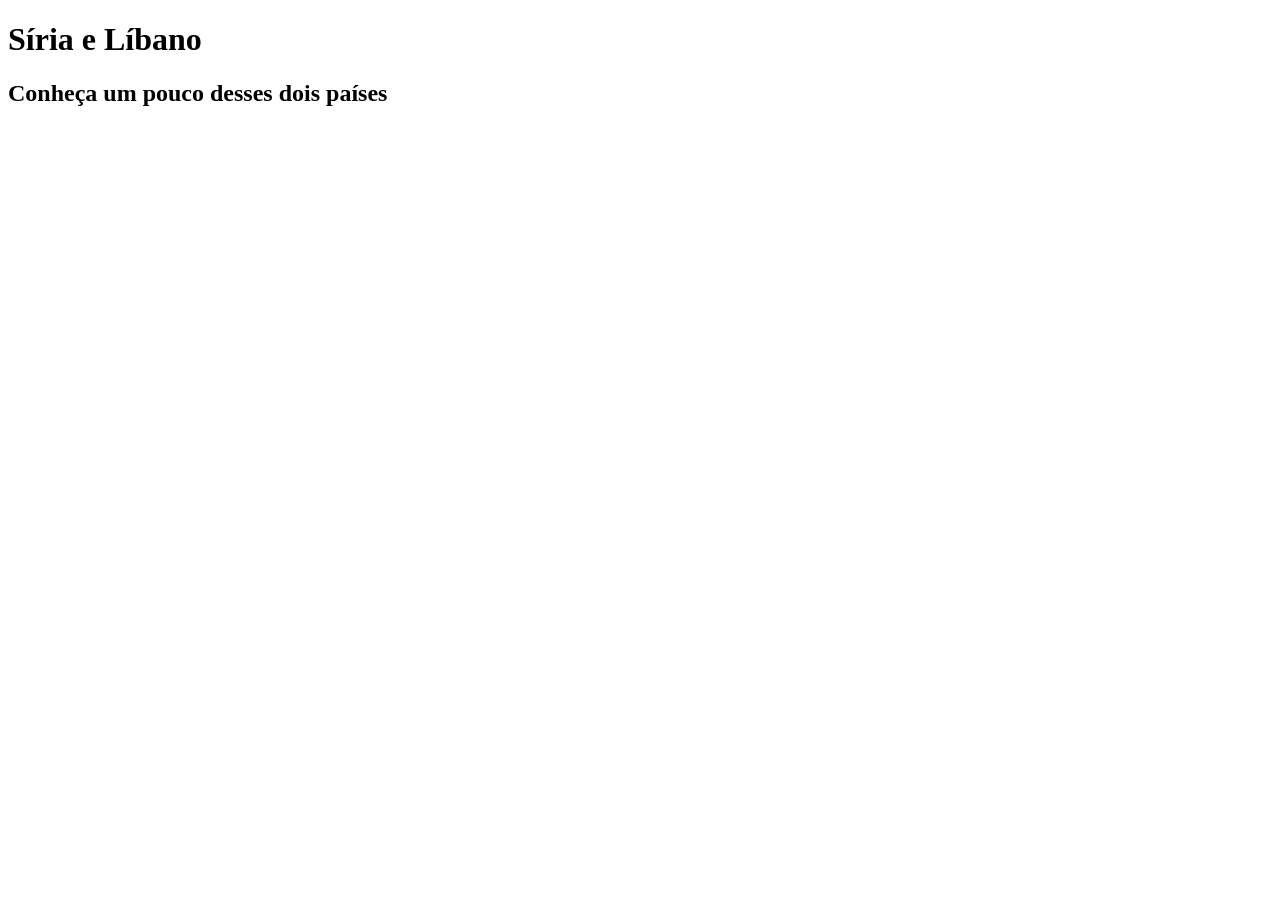
==== index.html @ 61902d38 "criação das páginas base" ====
<!DOCTYPE html>
<html lang="pt-br">
<head>
    <meta charset="UTF-8">
    <meta name="viewport" content="width=device-width, initial-scale=1.0">
    <title>Cultura Sírio-Libanesa</title>
</head>
<header>
    <h1>
        Síria e Líbano
    </h1>
    <h2>
        Conheça um pouco desses dois países 
    </h2>
</header>

<body>
    
</body>
</html>
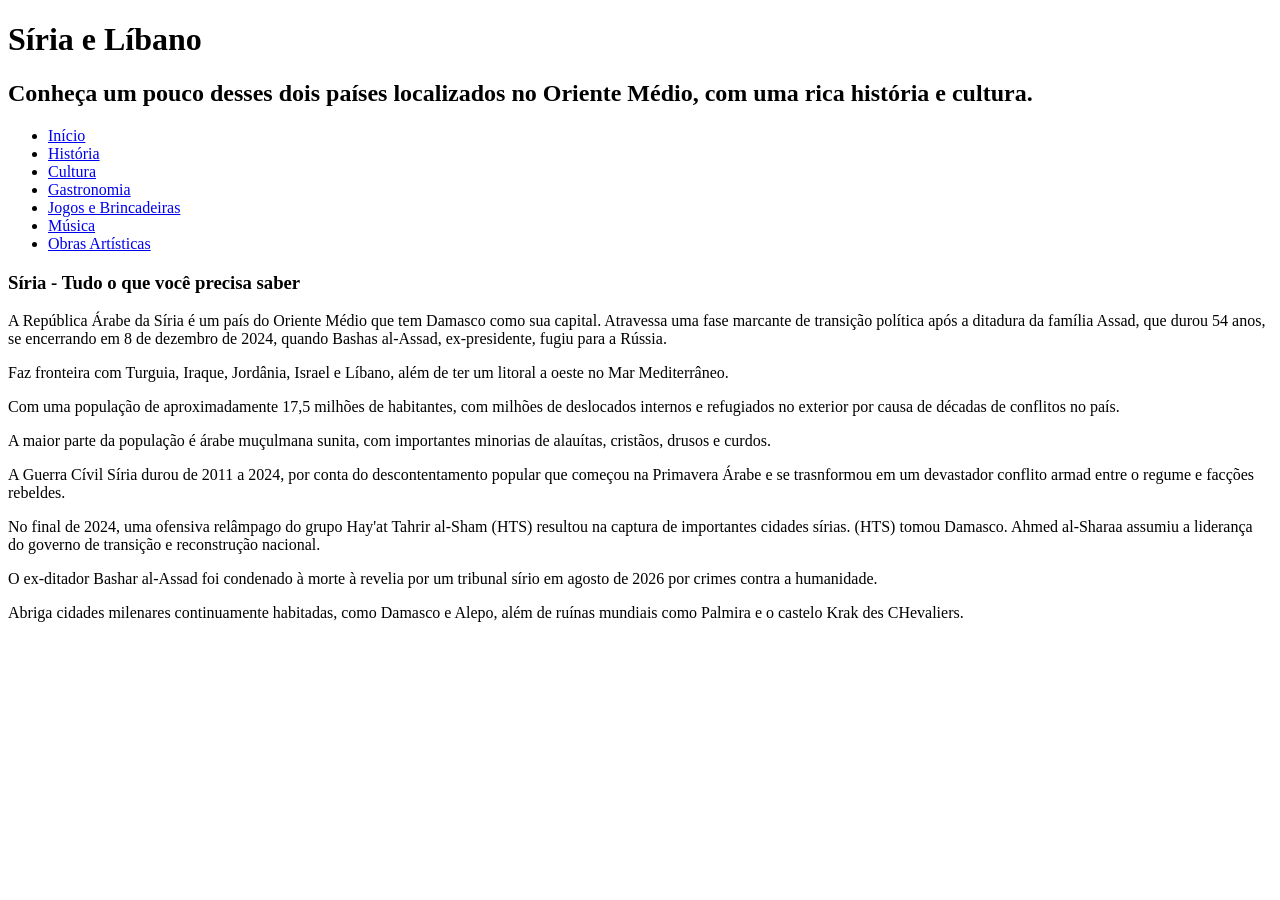
==== commit 933847c3: "inicio da estrutura do site" ====
--- a/index.html
+++ b/index.html
@@ -1,20 +1,55 @@
-<!DOCTYPE html>
-<html lang="pt-br">
-<head>
-    <meta charset="UTF-8">
-    <meta name="viewport" content="width=device-width, initial-scale=1.0">
-    <title>Cultura Sírio-Libanesa</title>
-</head>
-<header>
-    <h1>
-        Síria e Líbano
-    </h1>
-    <h2>
-        Conheça um pouco desses dois países 
-    </h2>
-</header>
-
-<body>
-    
-</body>
+<!DOCTYPE html>
+<html lang="pt-br">
+<head>
+    <meta charset="UTF-8">
+    <meta name="viewport" content="width=device-width, initial-scale=1.0">
+    <link rel="stylesheet" href="style.css">
+    <title>Cultura Sírio-Libanesa</title>
+</head>
+<header>
+    <h1>
+        Síria e Líbano
+    </h1>
+    <h2>
+        Conheça um pouco desses dois países localizados no Oriente Médio, com uma rica história e cultura.
+    </h2>
+</header>
+
+<nav>
+    <ul>
+        <li><a href="index.html">Início</a></li>
+        <li><a href="historia.html">História</a></li>
+        <li><a href="cultura.html">Cultura</a></li>
+        <li><a href="gastronomia.html">Gastronomia</a></li>
+        <li><a href="jogos.brincadeiras.html">Jogos e Brincadeiras</a></li>
+        <li><a href="musica.html">Música</a></li>
+        <li><a href="obras.artisticas.html">Obras Artísticas</a></li>
+    </ul>
+<body>
+    <section class="siria">
+        <h1>Síria - Tudo o que você precisa saber</h1>
+        
+        <section class="basico">
+            <p> A República Árabe da Síria é um país do Oriente Médio que tem Damasco como sua capital. Atravessa uma fase marcante de transição política após a ditadura da família Assad, que durou 54 anos, se encerrando em 8 de dezembro de 2024, quando Bashas al-Assad, ex-presidente, fugiu para a Rússia.</p>
+        </section>
+        
+        <section class="geografia">
+            <p> Faz fronteira com Turguia, Iraque, Jordânia, Israel e Líbano, além de ter um litoral a oeste no Mar Mediterrâneo.</p>
+            <P> Com uma população de aproximadamente 17,5 milhões de habitantes, com milhões de deslocados internos e refugiados no exterior por causa de décadas de conflitos no país.</P>
+            <p> A maior parte da população é árabe muçulmana sunita, com importantes minorias de alauítas, cristãos, drusos e curdos.</p>
+        </section>
+
+        <section class="politica">
+            <p> A Guerra Cívil Síria durou de 2011 a 2024, por conta do descontentamento popular que começou na Primavera Árabe e se trasnformou em um devastador conflito armad entre o regume e facções rebeldes.</p>
+            <p>No final de 2024, uma ofensiva relâmpago do grupo Hay'at Tahrir al-Sham (HTS) resultou na captura de importantes cidades sírias. (HTS) tomou Damasco. Ahmed al-Sharaa assumiu a liderança do governo de transição e reconstrução nacional.</p>
+            <p> O ex-ditador Bashar al-Assad foi condenado à morte à revelia por um tribunal sírio em agosto de 2026 por crimes contra a humanidade.</p>
+        </section>
+
+        <section class="cultura">
+            <p> Abriga cidades milenares continuamente habitadas, como Damasco e Alepo, além de ruínas mundiais como Palmira e o castelo Krak des CHevaliers.</p>
+        </section>
+    </section>
+        
+    
+</body>
 </html>
--- a/style.css
+++ b/style.css
@@ -0,0 +1,14 @@
+<<<<<<< HEAD
+:root {
+    --verde: #007A3D;
+    --vermelho: #ce1126;
+    --preto: #000000;
+    --amarelo: #fff600;
+=======
+:root {
+    --verde: #007A3D;
+    --vermelho: #ce1126;
+    --preto: #000000;
+    --amarelo: #fff600;
+>>>>>>> 61902d388c684458a185419c3ed117d8cefd4bdb
+}
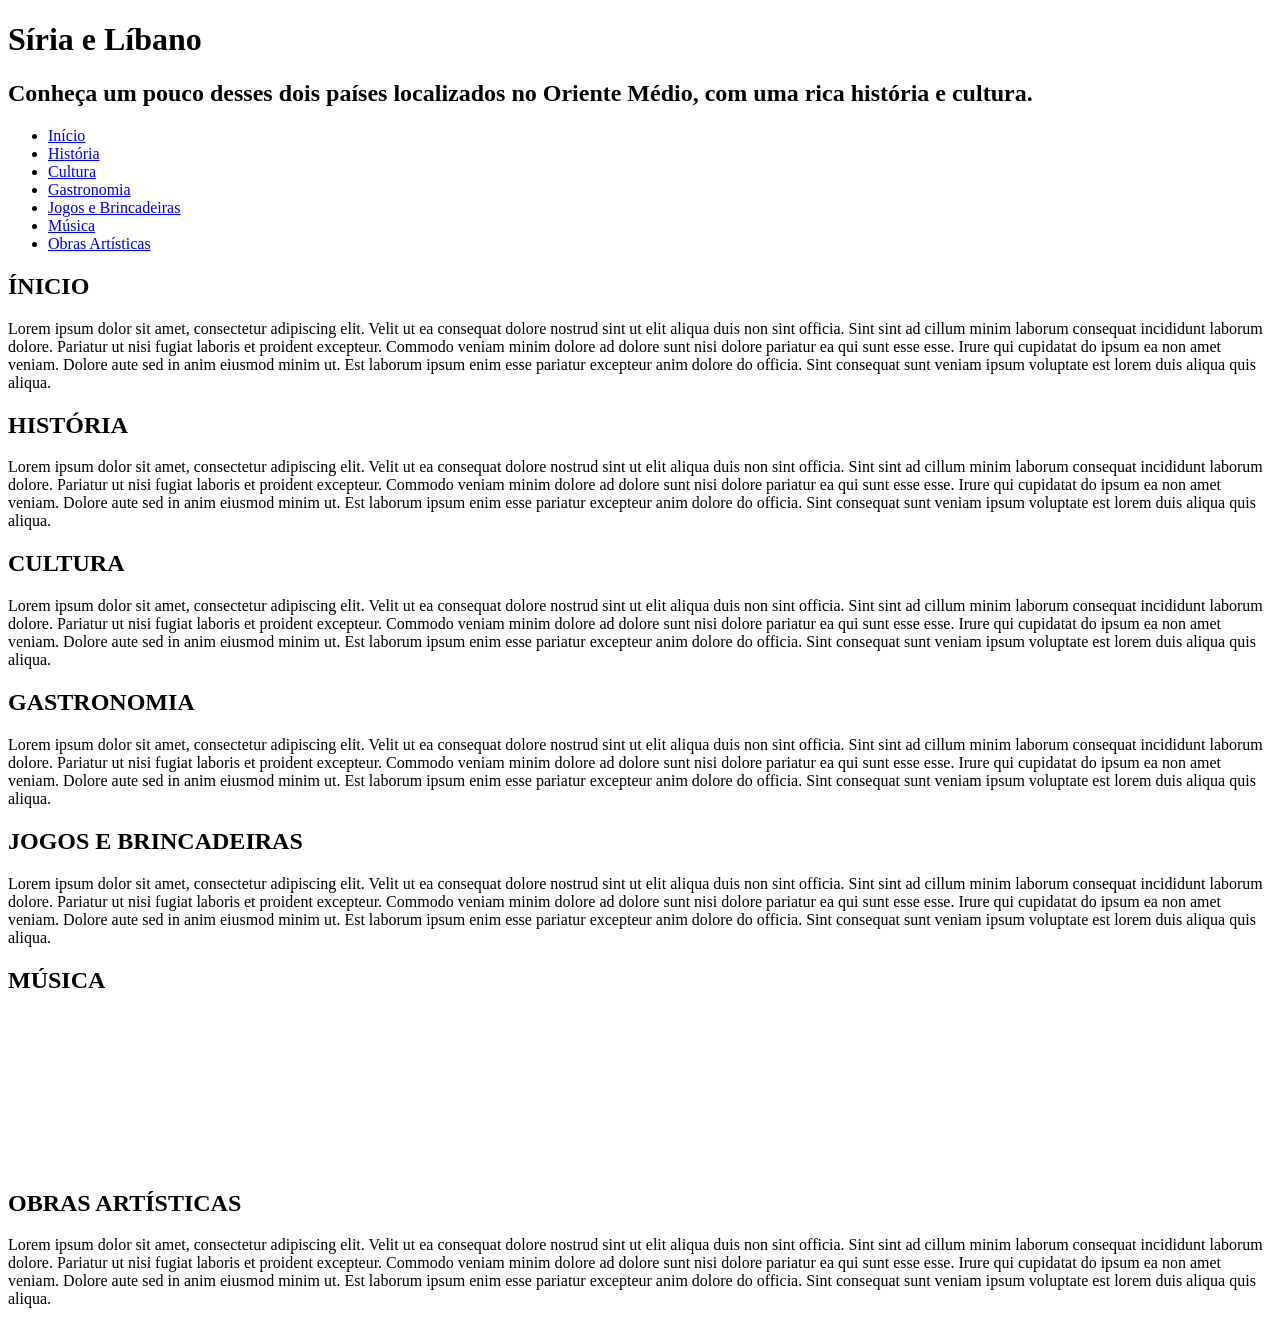
==== commit 4f504c9b: "ESTRUTURA COM LOREM IPSUM" ====
--- a/index.html
+++ b/index.html
@@ -17,38 +17,97 @@
 
 <nav>
     <ul>
-        <li><a href="index.html">Início</a></li>
-        <li><a href="historia.html">História</a></li>
-        <li><a href="cultura.html">Cultura</a></li>
-        <li><a href="gastronomia.html">Gastronomia</a></li>
-        <li><a href="jogos.brincadeiras.html">Jogos e Brincadeiras</a></li>
-        <li><a href="musica.html">Música</a></li>
-        <li><a href="obras.artisticas.html">Obras Artísticas</a></li>
+        <li><a href="#inicio">Início</a></li>
+        <li><a href="#historia">História</a></li>
+        <li><a href="#cultura">Cultura</a></li>
+        <li><a href="#gastronomia">Gastronomia</a></li>
+        <li><a href="#jogos.brincadeiras">Jogos e Brincadeiras</a></li>
+        <li><a href="#musica">Música</a></li>
+        <li><a href="#obras.artisticas">Obras Artísticas</a></li>
     </ul>
 <body>
-    <section class="siria">
-        <h1>Síria - Tudo o que você precisa saber</h1>
+    <main>
+
+        <section id="inicio">
+
+            <h2>ÍNICIO</h2>
+            <p>
+                Lorem ipsum dolor sit amet, consectetur adipiscing elit. Velit ut ea consequat dolore nostrud sint ut elit aliqua duis non sint officia. Sint sint ad cillum minim laborum consequat incididunt laborum dolore.
+
+Pariatur ut nisi fugiat laboris et proident excepteur. Commodo veniam minim dolore ad dolore sunt nisi dolore pariatur ea qui sunt esse esse. Irure qui cupidatat do ipsum ea non amet veniam.
+
+Dolore aute sed in anim eiusmod minim ut. Est laborum ipsum enim esse pariatur excepteur anim dolore do officia. Sint consequat sunt veniam ipsum voluptate est lorem duis aliqua quis aliqua.
+
+
+            </p>
+
+        </section>
+
+        <section id="historia">
+            <h2>HISTÓRIA</h2>
+            <p>Lorem ipsum dolor sit amet, consectetur adipiscing elit. Velit ut ea consequat dolore nostrud sint ut elit aliqua duis non sint officia. Sint sint ad cillum minim laborum consequat incididunt laborum dolore.
+
+Pariatur ut nisi fugiat laboris et proident excepteur. Commodo veniam minim dolore ad dolore sunt nisi dolore pariatur ea qui sunt esse esse. Irure qui cupidatat do ipsum ea non amet veniam.
+
+Dolore aute sed in anim eiusmod minim ut. Est laborum ipsum enim esse pariatur excepteur anim dolore do officia. Sint consequat sunt veniam ipsum voluptate est lorem duis aliqua quis aliqua.
+
+</p>
+
+        </section>
+
+        <section id="cultura">
+            <H2> CULTURA </H2>
+
+            <p>Lorem ipsum dolor sit amet, consectetur adipiscing elit. Velit ut ea consequat dolore nostrud sint ut elit aliqua duis non sint officia. Sint sint ad cillum minim laborum consequat incididunt laborum dolore.
+
+Pariatur ut nisi fugiat laboris et proident excepteur. Commodo veniam minim dolore ad dolore sunt nisi dolore pariatur ea qui sunt esse esse. Irure qui cupidatat do ipsum ea non amet veniam.
+
+Dolore aute sed in anim eiusmod minim ut. Est laborum ipsum enim esse pariatur excepteur anim dolore do officia. Sint consequat sunt veniam ipsum voluptate est lorem duis aliqua quis aliqua.
+            </p>
+            
+        </section>
+
         
-        <section class="basico">
-            <p> A República Árabe da Síria é um país do Oriente Médio que tem Damasco como sua capital. Atravessa uma fase marcante de transição política após a ditadura da família Assad, que durou 54 anos, se encerrando em 8 de dezembro de 2024, quando Bashas al-Assad, ex-presidente, fugiu para a Rússia.</p>
+        <section id="gastronomia">
+        <H2> GASTRONOMIA </H2>
+
+        <p>Lorem ipsum dolor sit amet, consectetur adipiscing elit. Velit ut ea consequat dolore nostrud sint ut elit aliqua duis non sint officia. Sint sint ad cillum minim laborum consequat incididunt laborum dolore.
+
+Pariatur ut nisi fugiat laboris et proident excepteur. Commodo veniam minim dolore ad dolore sunt nisi dolore pariatur ea qui sunt esse esse. Irure qui cupidatat do ipsum ea non amet veniam.
+
+Dolore aute sed in anim eiusmod minim ut. Est laborum ipsum enim esse pariatur excepteur anim dolore do officia. Sint consequat sunt veniam ipsum voluptate est lorem duis aliqua quis aliqua.
+            </p>
+            
+        </section>
+
+        <section id="jogos.brincadeiras">
+        <H2> JOGOS E BRINCADEIRAS </H2>
+
+            <p>Lorem ipsum dolor sit amet, consectetur adipiscing elit. Velit ut ea consequat dolore nostrud sint ut elit aliqua duis non sint officia. Sint sint ad cillum minim laborum consequat incididunt laborum dolore.
+
+Pariatur ut nisi fugiat laboris et proident excepteur. Commodo veniam minim dolore ad dolore sunt nisi dolore pariatur ea qui sunt esse esse. Irure qui cupidatat do ipsum ea non amet veniam.
+
+Dolore aute sed in anim eiusmod minim ut. Est laborum ipsum enim esse pariatur excepteur anim dolore do officia. Sint consequat sunt veniam ipsum voluptate est lorem duis aliqua quis aliqua.
+            </p>
         </section>
         
-        <section class="geografia">
-            <p> Faz fronteira com Turguia, Iraque, Jordânia, Israel e Líbano, além de ter um litoral a oeste no Mar Mediterrâneo.</p>
-            <P> Com uma população de aproximadamente 17,5 milhões de habitantes, com milhões de deslocados internos e refugiados no exterior por causa de décadas de conflitos no país.</P>
-            <p> A maior parte da população é árabe muçulmana sunita, com importantes minorias de alauítas, cristãos, drusos e curdos.</p>
+        <section id="musica">
+            <h2> MÚSICA </h2>
+            <iframe data-testid="embed-iframe" style="border-radius:12px" src="https://open.spotify.com/embed/track/0uxTfF35vomzEtb7sHlP1N?utm_source=generator&theme=0&si=b0ab7b90d52c4dc5" width="100%" height="152" frameBorder="0" allowfullscreen="" allow="autoplay; clipboard-write; encrypted-media; fullscreen; picture-in-picture" loading="lazy"></iframe>
         </section>
 
-        <section class="politica">
-            <p> A Guerra Cívil Síria durou de 2011 a 2024, por conta do descontentamento popular que começou na Primavera Árabe e se trasnformou em um devastador conflito armad entre o regume e facções rebeldes.</p>
-            <p>No final de 2024, uma ofensiva relâmpago do grupo Hay'at Tahrir al-Sham (HTS) resultou na captura de importantes cidades sírias. (HTS) tomou Damasco. Ahmed al-Sharaa assumiu a liderança do governo de transição e reconstrução nacional.</p>
-            <p> O ex-ditador Bashar al-Assad foi condenado à morte à revelia por um tribunal sírio em agosto de 2026 por crimes contra a humanidade.</p>
+        <section id="obras.artisticas">
+        <H2> OBRAS ARTÍSTICAS </H2>
+
+            <p>Lorem ipsum dolor sit amet, consectetur adipiscing elit. Velit ut ea consequat dolore nostrud sint ut elit aliqua duis non sint officia. Sint sint ad cillum minim laborum consequat incididunt laborum dolore.
+
+Pariatur ut nisi fugiat laboris et proident excepteur. Commodo veniam minim dolore ad dolore sunt nisi dolore pariatur ea qui sunt esse esse. Irure qui cupidatat do ipsum ea non amet veniam.
+
+Dolore aute sed in anim eiusmod minim ut. Est laborum ipsum enim esse pariatur excepteur anim dolore do officia. Sint consequat sunt veniam ipsum voluptate est lorem duis aliqua quis aliqua.
+            </p>
         </section>
-
-        <section class="cultura">
-            <p> Abriga cidades milenares continuamente habitadas, como Damasco e Alepo, além de ruínas mundiais como Palmira e o castelo Krak des CHevaliers.</p>
-        </section>
-    </section>
+        
+    </main>
         
     
 </body>
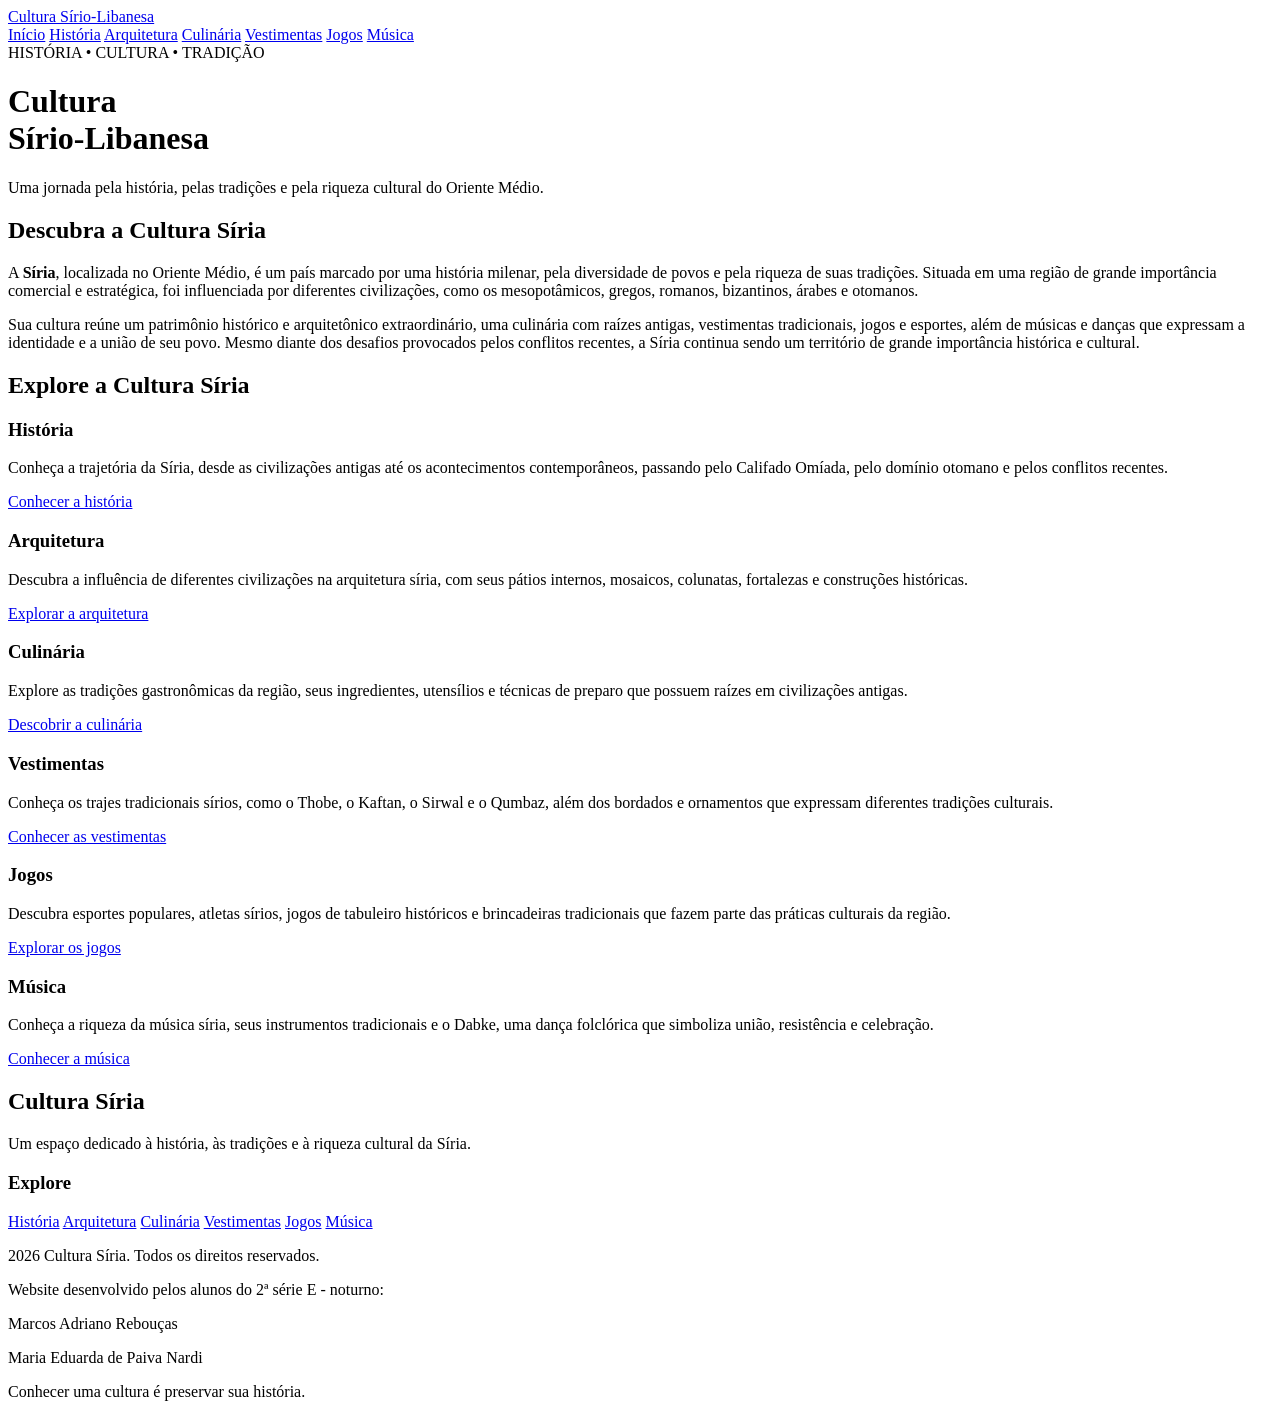
==== commit 6dbd745e: "Revamp header and footer structure in index.html" ====
--- a/index.html
+++ b/index.html
@@ -3,112 +3,160 @@
 <head>
     <meta charset="UTF-8">
     <meta name="viewport" content="width=device-width, initial-scale=1.0">
+    <title>Cultura Sírio-Libanesa | Histórias e Tradições</title>
     <link rel="stylesheet" href="style.css">
-    <title>Cultura Sírio-Libanesa</title>
 </head>
-<header>
-    <h1>
-        Síria e Líbano
-    </h1>
-    <h2>
-        Conheça um pouco desses dois países localizados no Oriente Médio, com uma rica história e cultura.
-    </h2>
+
+<body>
+   
+<header id="inicio" class="cabecalho">
+    <nav class="navegacao" aria-label="Navegação principal">
+        <a href="index.html" class="logo">Cultura Sírio-Libanesa</a>
+
+        <div class="menu">
+            <a href="index.html">Início</a>
+            <a href="historia.html">História</a>
+            <a href="arquitetura.html">Arquitetura</a>
+            <a href="culinaria.html">Culinária</a>
+            <a href="vestimentas.html">Vestimentas</a>
+            <a href="jogos.html">Jogos</a>
+            <a href="musica.html">Música</a>
+        </div>
+    </nav>
+
+    <div class="cabecalho-conteudo">
+        <span class="cabecalho-legenda">
+            HISTÓRIA • CULTURA • TRADIÇÃO
+        </span>
+
+        <h1>Cultura<br>Sírio-Libanesa</h1>
+
+        <p>
+            Uma jornada pela história, pelas tradições
+            e pela riqueza cultural do Oriente Médio.
+        </p>
+    </div>
 </header>
 
-<nav>
-    <ul>
-        <li><a href="#inicio">Início</a></li>
-        <li><a href="#historia">História</a></li>
-        <li><a href="#cultura">Cultura</a></li>
-        <li><a href="#gastronomia">Gastronomia</a></li>
-        <li><a href="#jogos.brincadeiras">Jogos e Brincadeiras</a></li>
-        <li><a href="#musica">Música</a></li>
-        <li><a href="#obras.artisticas">Obras Artísticas</a></li>
-    </ul>
-<body>
-    <main>
+<main class="inicio">
+    <section class="apresentacao">
+        <h1>Descubra a Cultura Síria</h1>
 
-        <section id="inicio">
+        <p>
+            A <strong>Síria</strong>, localizada no Oriente Médio, é um país
+            marcado por uma história milenar, pela diversidade de povos e
+            pela riqueza de suas tradições. Situada em uma região de grande
+            importância comercial e estratégica, foi influenciada por
+            diferentes civilizações, como os mesopotâmicos, gregos, romanos,
+            bizantinos, árabes e otomanos.
+        </p>
 
-            <h2>ÍNICIO</h2>
+        <p>
+            Sua cultura reúne um patrimônio histórico e arquitetônico
+            extraordinário, uma culinária com raízes antigas, vestimentas
+            tradicionais, jogos e esportes, além de músicas e danças que
+            expressam a identidade e a união de seu povo. Mesmo diante dos
+            desafios provocados pelos conflitos recentes, a Síria continua
+            sendo um território de grande importância histórica e cultural.
+        </p>
+    </section>
+
+    <section class="resumo-cultura">
+        <h2>Explore a Cultura Síria</h2>
+
+        <div class="tema">
+            <h3>História</h3>
             <p>
-                Lorem ipsum dolor sit amet, consectetur adipiscing elit. Velit ut ea consequat dolore nostrud sint ut elit aliqua duis non sint officia. Sint sint ad cillum minim laborum consequat incididunt laborum dolore.
+                Conheça a trajetória da Síria, desde as civilizações antigas
+                até os acontecimentos contemporâneos, passando pelo Califado
+                Omíada, pelo domínio otomano e pelos conflitos recentes.
+            </p>
+            <a href="historia.html">Conhecer a história</a>
+        </div>
 
-Pariatur ut nisi fugiat laboris et proident excepteur. Commodo veniam minim dolore ad dolore sunt nisi dolore pariatur ea qui sunt esse esse. Irure qui cupidatat do ipsum ea non amet veniam.
+        <div class="tema">
+            <h3>Arquitetura</h3>
+            <p>
+                Descubra a influência de diferentes civilizações na arquitetura
+                síria, com seus pátios internos, mosaicos, colunatas, fortalezas
+                e construções históricas.
+            </p>
+            <a href="arquitetura.html">Explorar a arquitetura</a>
+        </div>
 
-Dolore aute sed in anim eiusmod minim ut. Est laborum ipsum enim esse pariatur excepteur anim dolore do officia. Sint consequat sunt veniam ipsum voluptate est lorem duis aliqua quis aliqua.
+        <div class="tema">
+            <h3>Culinária</h3>
+            <p>
+                Explore as tradições gastronômicas da região, seus ingredientes,
+                utensílios e técnicas de preparo que possuem raízes em
+                civilizações antigas.
+            </p>
+            <a href="culinaria.html">Descobrir a culinária</a>
+        </div>
+
+        <div class="tema">
+            <h3>Vestimentas</h3>
+            <p>
+                Conheça os trajes tradicionais sírios, como o Thobe, o Kaftan,
+                o Sirwal e o Qumbaz, além dos bordados e ornamentos que
+                expressam diferentes tradições culturais.
+            </p>
+            <a href="vestimentas.html">Conhecer as vestimentas</a>
+        </div>
+
+        <div class="tema">
+            <h3>Jogos</h3>
+            <p>
+                Descubra esportes populares, atletas sírios, jogos de tabuleiro
+                históricos e brincadeiras tradicionais que fazem parte das
+                práticas culturais da região.
+            </p>
+            <a href="jogos.html">Explorar os jogos</a>
+        </div>
+
+        <div class="tema">
+            <h3>Música</h3>
+            <p>
+                Conheça a riqueza da música síria, seus instrumentos
+                tradicionais e o Dabke, uma dança folclórica que simboliza
+                união, resistência e celebração.
+            </p>
+            <a href="musica.html">Conhecer a música</a>
+        </div>
+    </section>
+</main>
 
 
+    
+<footer class="rodape">
+    <div class="rodape-conteudo">
+        <div class="rodape-info">
+            <h2>Cultura Síria</h2>
+            <p>
+                Um espaço dedicado à história, às tradições e à riqueza
+                cultural da Síria.
             </p>
+        </div>
 
-        </section>
+        <div class="rodape-links">
+            <h3>Explore</h3>
+            <a href="historia.html">História</a>
+            <a href="arquitetura.html">Arquitetura</a>
+            <a href="culinaria.html">Culinária</a>
+            <a href="vestimentas.html">Vestimentas</a>
+            <a href="jogos.html">Jogos</a>
+            <a href="musica.html">Música</a>
+        </div>
+    </div>
 
-        <section id="historia">
-            <h2>HISTÓRIA</h2>
-            <p>Lorem ipsum dolor sit amet, consectetur adipiscing elit. Velit ut ea consequat dolore nostrud sint ut elit aliqua duis non sint officia. Sint sint ad cillum minim laborum consequat incididunt laborum dolore.
+    <div class="rodape-final">
+        <p>2026 Cultura Síria. Todos os direitos reservados.</p>
+        <p>Website desenvolvido pelos alunos do 2ª série E - noturno: </p>
+        <p>Marcos Adriano Rebouças</p>
+        <p>Maria Eduarda de Paiva Nardi</p>
+        <p>Conhecer uma cultura é preservar sua história.</p>
+    </div>
+</footer>
 
-Pariatur ut nisi fugiat laboris et proident excepteur. Commodo veniam minim dolore ad dolore sunt nisi dolore pariatur ea qui sunt esse esse. Irure qui cupidatat do ipsum ea non amet veniam.
-
-Dolore aute sed in anim eiusmod minim ut. Est laborum ipsum enim esse pariatur excepteur anim dolore do officia. Sint consequat sunt veniam ipsum voluptate est lorem duis aliqua quis aliqua.
-
-</p>
-
-        </section>
-
-        <section id="cultura">
-            <H2> CULTURA </H2>
-
-            <p>Lorem ipsum dolor sit amet, consectetur adipiscing elit. Velit ut ea consequat dolore nostrud sint ut elit aliqua duis non sint officia. Sint sint ad cillum minim laborum consequat incididunt laborum dolore.
-
-Pariatur ut nisi fugiat laboris et proident excepteur. Commodo veniam minim dolore ad dolore sunt nisi dolore pariatur ea qui sunt esse esse. Irure qui cupidatat do ipsum ea non amet veniam.
-
-Dolore aute sed in anim eiusmod minim ut. Est laborum ipsum enim esse pariatur excepteur anim dolore do officia. Sint consequat sunt veniam ipsum voluptate est lorem duis aliqua quis aliqua.
-            </p>
-            
-        </section>
-
-        
-        <section id="gastronomia">
-        <H2> GASTRONOMIA </H2>
-
-        <p>Lorem ipsum dolor sit amet, consectetur adipiscing elit. Velit ut ea consequat dolore nostrud sint ut elit aliqua duis non sint officia. Sint sint ad cillum minim laborum consequat incididunt laborum dolore.
-
-Pariatur ut nisi fugiat laboris et proident excepteur. Commodo veniam minim dolore ad dolore sunt nisi dolore pariatur ea qui sunt esse esse. Irure qui cupidatat do ipsum ea non amet veniam.
-
-Dolore aute sed in anim eiusmod minim ut. Est laborum ipsum enim esse pariatur excepteur anim dolore do officia. Sint consequat sunt veniam ipsum voluptate est lorem duis aliqua quis aliqua.
-            </p>
-            
-        </section>
-
-        <section id="jogos.brincadeiras">
-        <H2> JOGOS E BRINCADEIRAS </H2>
-
-            <p>Lorem ipsum dolor sit amet, consectetur adipiscing elit. Velit ut ea consequat dolore nostrud sint ut elit aliqua duis non sint officia. Sint sint ad cillum minim laborum consequat incididunt laborum dolore.
-
-Pariatur ut nisi fugiat laboris et proident excepteur. Commodo veniam minim dolore ad dolore sunt nisi dolore pariatur ea qui sunt esse esse. Irure qui cupidatat do ipsum ea non amet veniam.
-
-Dolore aute sed in anim eiusmod minim ut. Est laborum ipsum enim esse pariatur excepteur anim dolore do officia. Sint consequat sunt veniam ipsum voluptate est lorem duis aliqua quis aliqua.
-            </p>
-        </section>
-        
-        <section id="musica">
-            <h2> MÚSICA </h2>
-            <iframe data-testid="embed-iframe" style="border-radius:12px" src="https://open.spotify.com/embed/track/0uxTfF35vomzEtb7sHlP1N?utm_source=generator&theme=0&si=b0ab7b90d52c4dc5" width="100%" height="152" frameBorder="0" allowfullscreen="" allow="autoplay; clipboard-write; encrypted-media; fullscreen; picture-in-picture" loading="lazy"></iframe>
-        </section>
-
-        <section id="obras.artisticas">
-        <H2> OBRAS ARTÍSTICAS </H2>
-
-            <p>Lorem ipsum dolor sit amet, consectetur adipiscing elit. Velit ut ea consequat dolore nostrud sint ut elit aliqua duis non sint officia. Sint sint ad cillum minim laborum consequat incididunt laborum dolore.
-
-Pariatur ut nisi fugiat laboris et proident excepteur. Commodo veniam minim dolore ad dolore sunt nisi dolore pariatur ea qui sunt esse esse. Irure qui cupidatat do ipsum ea non amet veniam.
-
-Dolore aute sed in anim eiusmod minim ut. Est laborum ipsum enim esse pariatur excepteur anim dolore do officia. Sint consequat sunt veniam ipsum voluptate est lorem duis aliqua quis aliqua.
-            </p>
-        </section>
-        
-    </main>
-        
-    
 </body>
-</html>+</html>
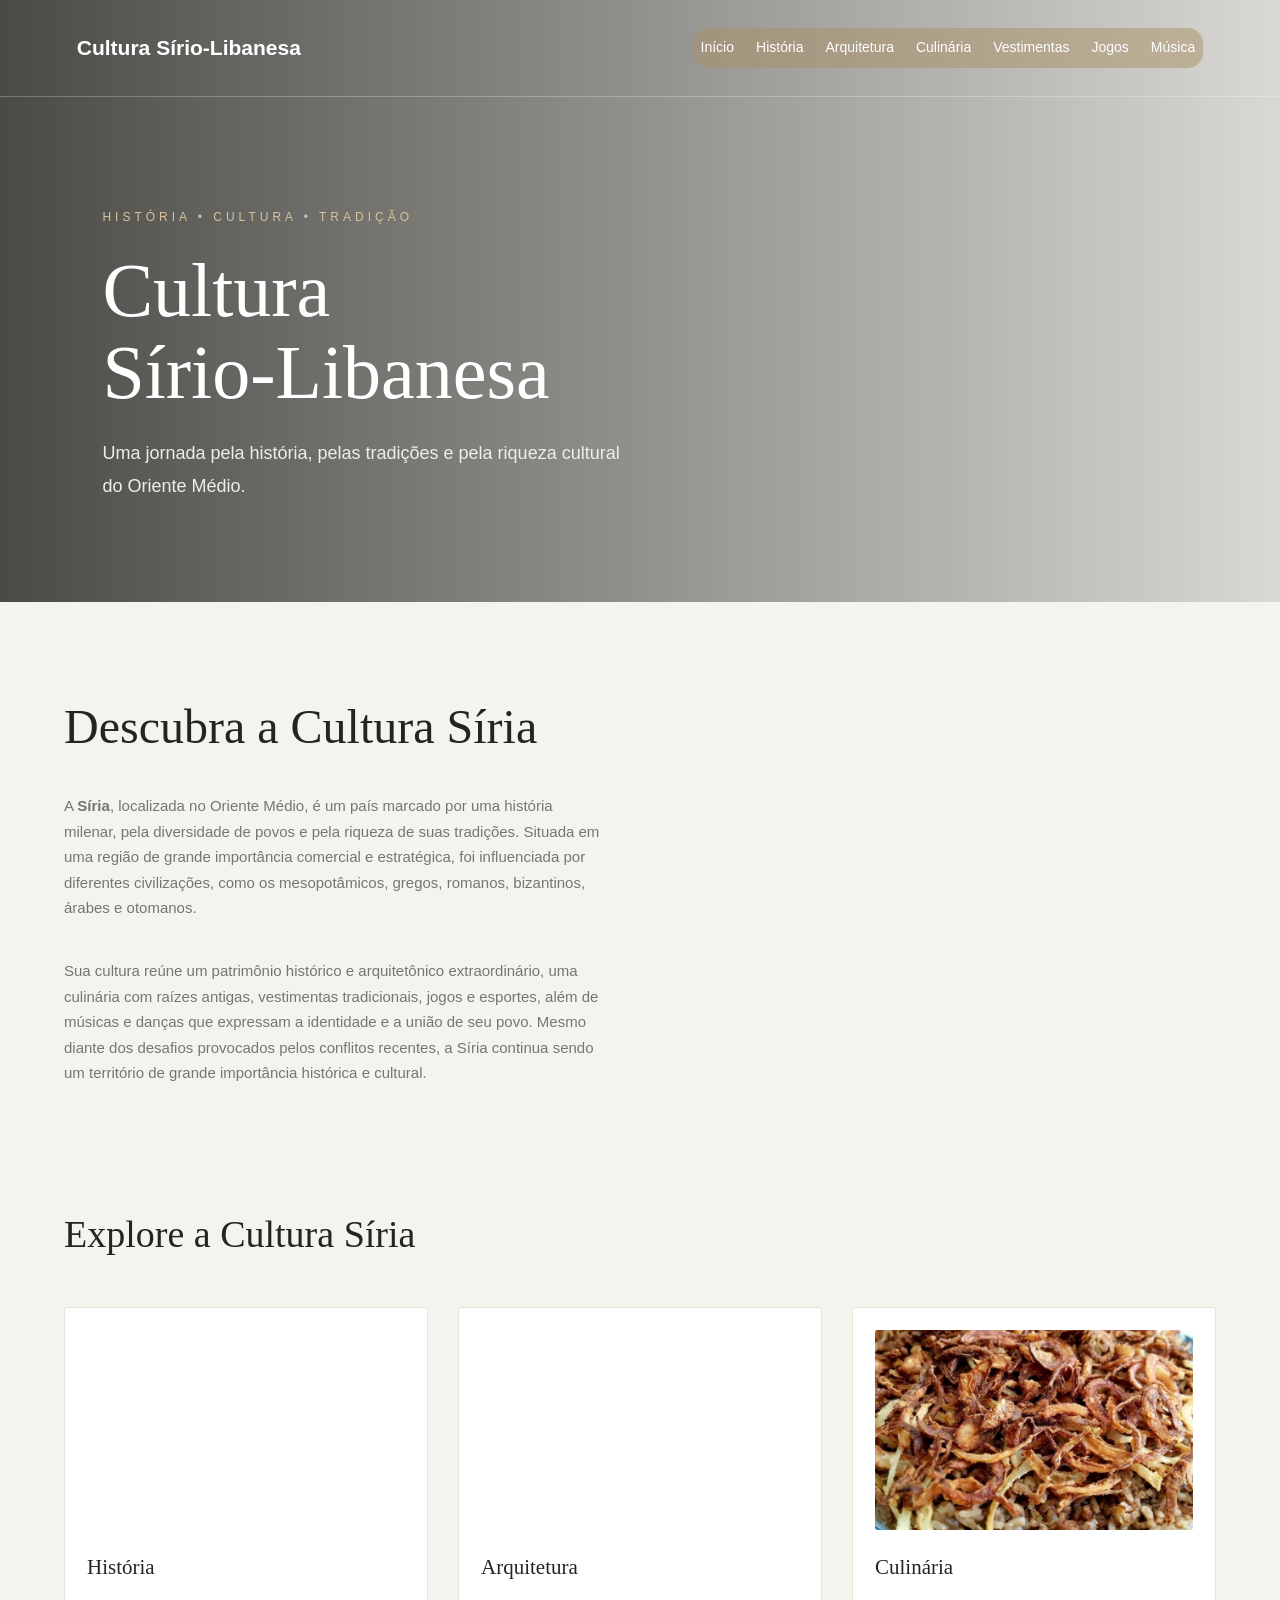
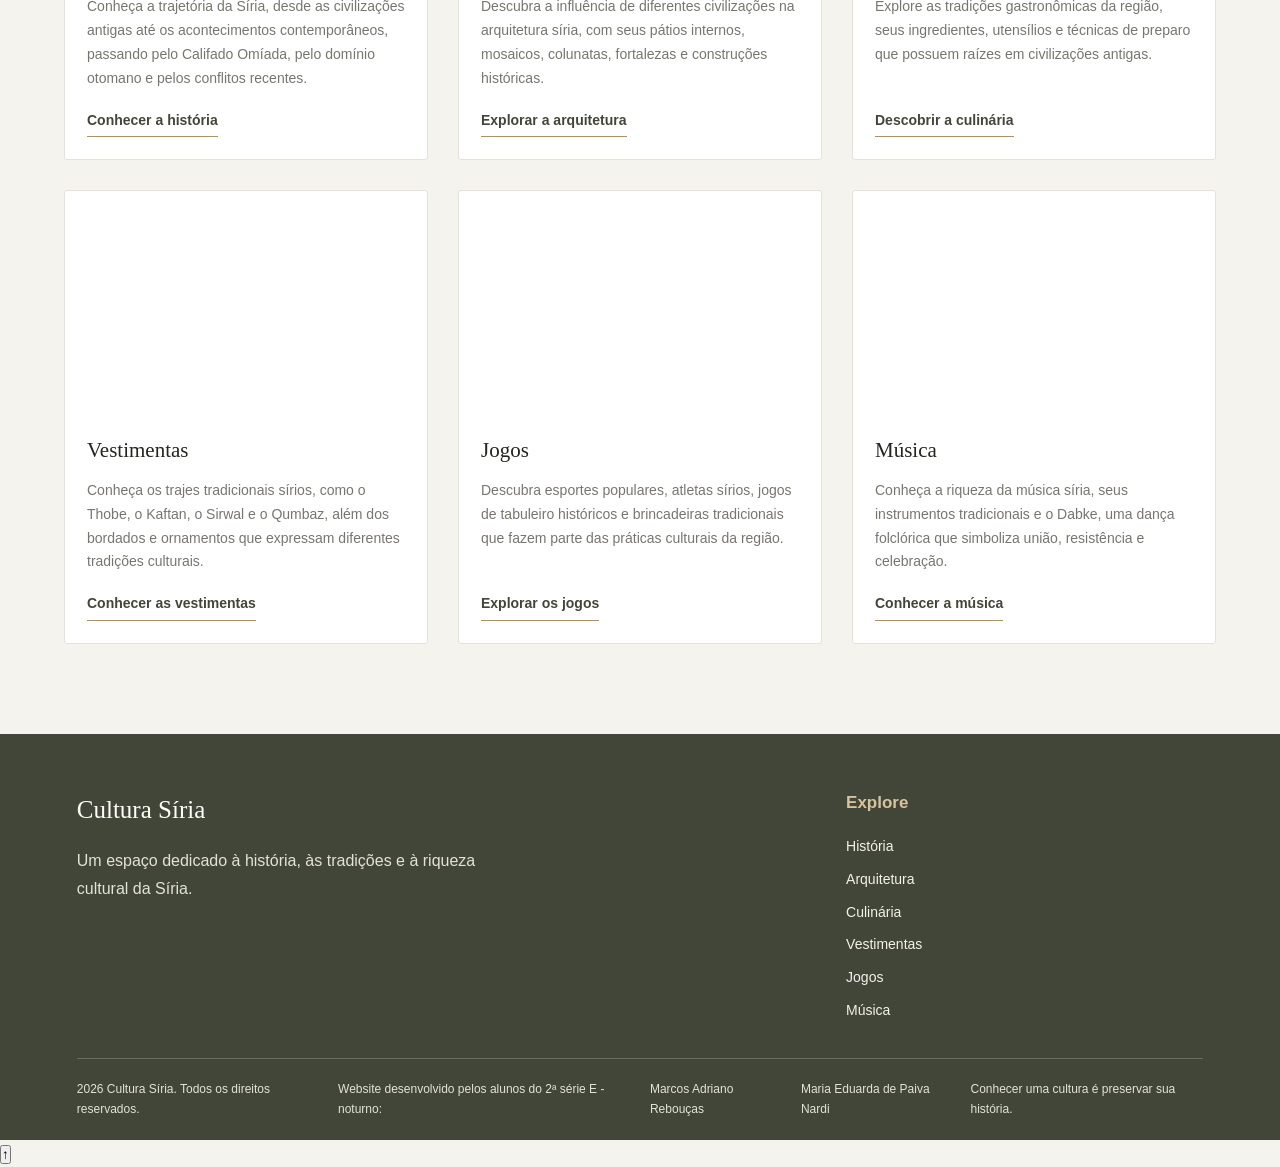
==== commit 98e72644: "Add back-to-top button and script to index.html" ====
--- a/index.html
+++ b/index.html
@@ -157,6 +157,7 @@
         <p>Conhecer uma cultura é preservar sua história.</p>
     </div>
 </footer>
-
+<button id="voltarTopo" onclick="voltarAoTopo()">↑</button>
+<script src="volartopo.js"></script>
 </body>
 </html>
--- a/style.css
+++ b/style.css
@@ -1,14 +1,767 @@
-<<<<<<< HEAD
 :root {
-    --verde: #007A3D;
-    --vermelho: #ce1126;
-    --preto: #000000;
-    --amarelo: #fff600;
-=======
-:root {
-    --verde: #007A3D;
-    --vermelho: #ce1126;
-    --preto: #000000;
-    --amarelo: #fff600;
->>>>>>> 61902d388c684458a185419c3ed117d8cefd4bdb
-}+    --areia: #f5f3ee;
+    --papel: #ffffff;
+    --carvao: #24251f;
+    --texto: #45453f;
+    --texto-suave: #77766e;
+    --dourado: #a99168;
+    --dourado-claro: #d7c39e;
+    --oliva: #424638;
+    --borda: #e6e2d9;
+}
+
+* {
+    box-sizing: border-box;
+    margin: 0;
+    padding: 0;
+}
+
+html {
+    scroll-behavior: smooth;
+}
+
+body {
+    background-color: var(--areia);
+    color: var(--texto);
+    font-family: "Poppins", sans-serif;
+    line-height: 1.7;
+}
+
+a {
+    text-decoration: none;
+    transition: color 0.3s ease, background-color 0.3s ease;
+}
+
+img {
+    display: block;
+    max-width: 100%;
+}
+
+.cabecalho {
+    min-height: 600px;
+    background-image:
+        linear-gradient(
+            90deg,
+            rgba(20, 21, 18, 0.76),
+            rgba(20, 21, 18, 0.12)
+        ),
+        url("img/mesquita.omiada.jpg");
+    background-size: cover;
+    background-position: center;
+    color: #fff;
+}
+
+.navegacao {
+    display: flex;
+    align-items: center;
+    justify-content: space-between;
+    gap: 30px;
+    padding: 28px 6%;
+    border-bottom: 1px solid rgba(255, 255, 255, 0.25);
+}
+
+.logo {
+    color: #fff;
+    font-size: 21px;
+    font-weight: 600;
+    white-space: nowrap;
+}
+
+.menu {
+    display: flex;
+    background-color: rgba(169, 145, 104, 0.5);
+    border-radius: 15px;
+    padding: 8px;
+    align-items: center;
+    justify-content: flex-end;
+    flex-wrap: wrap;
+    gap: 22px;
+}
+
+.menu a {
+    color: #fff;
+    font-size: 14px;
+}
+
+.menu a:hover {
+    color: var(--dourado-claro);
+}
+
+.cabecalho-conteudo {
+    max-width: 850px;
+    padding: 110px 8% 100px;
+}
+
+.cabecalho-legenda {
+    display: block;
+    margin-bottom: 22px;
+    color: var(--dourado-claro);
+    font-size: 12px;
+    letter-spacing: 4px;
+}
+
+.cabecalho-conteudo h1 {
+    margin-bottom: 24px;
+    font-family: "Playfair Display", serif;
+    font-size: clamp(42px, 6vw, 76px);
+    font-weight: 500;
+    line-height: 1.08;
+}
+
+.cabecalho-conteudo p {
+    max-width: 540px;
+    color: #f0ede7;
+    font-size: 18px;
+    line-height: 1.8;
+}
+
+body > header:not(.cabecalho) {
+    padding: 25px 6%;
+    background-color: var(--papel);
+    border-bottom: 1px solid var(--borda);
+}
+
+body > header:not(.cabecalho) h1 {
+    margin-bottom: 15px;
+    color: var(--dourado);
+    font-family: "Playfair Display", serif;
+    font-size: clamp(25px, 3vw, 34px);
+    font-weight: 500;
+}
+
+body > header:not(.cabecalho) nav {
+    display: flex;
+    flex-wrap: wrap;
+    gap: 12px 25px;
+}
+
+body > header:not(.cabecalho) nav a {
+    color: var(--texto);
+    font-size: 14px;
+}
+
+body > header:not(.cabecalho) nav a:hover {
+    color: var(--dourado);
+}
+
+.inicio {
+    width: min(1250px, 90%);
+    margin: 0 auto;
+    padding: 90px 0;
+}
+
+#nav-outro a {
+    color: #f5f3ee;
+}
+
+#nav-outro a:hover {
+    color: var(--dourado);
+}
+
+#cabecalho-outro {
+    display: block;
+    width: 100%;
+    margin: 0;
+    padding: 25px 6%;
+    box-sizing: border-box;
+    background-color: var(--oliva);
+    color: #ffffff;
+}
+
+.apresentacao {
+    display: grid;
+    grid-template-columns: 1fr 1fr;
+    align-items: center;
+    gap: 25px 65px;
+    margin-bottom: 110px;
+}
+
+.apresentacao h1 {
+    grid-column: 1;
+    color: var(--carvao);
+    font-family: "Playfair Display", serif;
+    font-size: clamp(32px, 4vw, 48px);
+    font-weight: 500;
+    line-height: 1.2;
+}
+
+.apresentacao p {
+    grid-column: 1;
+    color: var(--texto-suave);
+    font-size: 15px;
+}
+
+.apresentacao::after {
+    content: "";
+    grid-column: 2;
+    grid-row: 1 / span 3;
+    align-self: stretch;
+    min-height: 400px;
+    background-image: url("img/mesquita.omiada.jpg");
+    background-size: cover;
+    background-position: center;
+    border-radius: 3px;
+}
+
+.resumo-cultura {
+    display: grid;
+    grid-template-columns: repeat(3, minmax(0, 1fr));
+    gap: 30px;
+    margin-top: 60px;
+}
+
+.resumo-cultura > h2 {
+    grid-column: 1 / -1;
+    margin-bottom: 10px;
+    color: var(--carvao);
+    font-family: "Playfair Display", serif;
+    font-size: clamp(28px, 3vw, 38px);
+    font-weight: 500;
+}
+
+.tema {
+    display: flex;
+    flex-direction: column;
+    align-items: flex-start;
+    min-width: 0;
+    padding: 22px;
+    overflow: hidden;
+    background-color: var(--papel);
+    border: 1px solid var(--borda);
+    border-radius: 3px;
+    transition: transform 0.3s ease, box-shadow 0.3s ease;
+}
+
+.tema:hover {
+    transform: translateY(-4px);
+    box-shadow: 0 10px 24px rgba(36, 37, 31, 0.08);
+}
+
+.tema::before {
+    content: "";
+    display: block;
+    width: 100%;
+    height: 200px;
+    margin-bottom: 20px;
+    background-size: cover;
+    background-position: center;
+    background-repeat: no-repeat;
+    border-radius: 2px;
+}
+
+.tema:nth-of-type(1)::before {
+    background-image: url("img/mesquita.omiada.jpg");
+}
+
+.tema:nth-of-type(2)::before {
+    background-image: url("img/cidade.antiga.jpg");
+}
+
+.tema:nth-of-type(3)::before {
+    background-image: url("img/comidas-siria.jpg");
+}
+
+.tema:nth-of-type(4)::before {
+    background-image: url("img/thobe.jpg");
+}
+
+.tema:nth-of-type(5)::before {
+    background-image: url("img/dama-siria.jpg");
+}
+
+.tema:nth-of-type(6)::before {
+    background-image: url("img/dabke.jpg");
+}
+
+.tema h3 {
+    margin-bottom: 10px;
+    color: var(--carvao);
+    font-family: "Playfair Display", serif;
+    font-size: 21px;
+    font-weight: 500;
+}
+
+.tema p {
+    margin-bottom: 18px;
+    color: var(--texto-suave);
+    font-size: 14px;
+}
+
+.tema a {
+    display: inline-block;
+    margin-top: auto;
+    padding-bottom: 4px;
+    color: var(--oliva);
+    font-size: 14px;
+    font-weight: 600;
+    border-bottom: 1px solid var(--dourado);
+}
+
+.tema a:hover {
+    color: var(--dourado);
+}
+
+.conteudo {
+    width: min(1100px, 90%);
+    margin: 0 auto;
+    padding: 65px 0 85px;
+}
+
+.conteudo > h1,
+.conteudo > h2,
+#historia h2 {
+    color: var(--carvao);
+    font-family: "Playfair Display", serif;
+    font-weight: 500;
+    line-height: 1.25;
+}
+
+.conteudo > h1 {
+    margin-bottom: 30px;
+    font-size: clamp(32px, 4vw, 46px);
+}
+
+.conteudo > h2,
+#historia h2 {
+    margin-top: 38px;
+    margin-bottom: 18px;
+    font-size: clamp(25px, 3vw, 32px);
+}
+
+.conteudo > h3,
+#historia h3 {
+    margin-top: 28px;
+    margin-bottom: 12px;
+    color: var(--oliva);
+    font-family: "Playfair Display", serif;
+    font-size: 23px;
+    font-weight: 500;
+}
+
+.conteudo p,
+#historia p {
+    margin-bottom: 20px;
+    color: var(--texto);
+    font-size: 16px;
+    line-height: 1.9;
+}
+
+.conteudo ul,
+.conteudo ol {
+    margin: 15px 0 28px;
+    padding-left: 28px;
+}
+
+.conteudo li {
+    margin-bottom: 12px;
+    padding-left: 5px;
+    line-height: 1.8;
+}
+
+.conteudo strong {
+    color: var(--carvao);
+}
+
+.conteudo > img {
+    display: block;
+    width: min(100%, 460px);
+    height: 320px;
+    margin: 25px auto 18px;
+    object-fit: cover;
+    border: 1px solid var(--borda);
+    border-radius: 3px;
+}
+
+.conteudo p img {
+    display: block;
+    width: min(100%, 520px);
+    height: 300px;
+    margin: 22px auto;
+    object-fit: cover;
+    border-radius: 3px;
+}
+
+.conteudo > img + p {
+    color: var(--texto-suave);
+    font-size: 15px;
+    line-height: 1.8;
+}
+
+.conteudo > h3 + img,
+.conteudo > p + img {
+    margin-top: 22px;
+}
+
+#historia {
+    width: min(1000px, 90%);
+    margin: 0 auto;
+    padding: 65px 0 85px;
+}
+
+#historia h2 {
+    margin-top: 0;
+}
+
+.arquitetura-conteudo {
+    width: min(1100px, 90%);
+    margin: 0 auto;
+    padding: 65px 0 85px;
+}
+
+.arquitetura-conteudo > p {
+    margin-bottom: 25px;
+    font-size: 16px;
+    line-height: 1.9;
+}
+
+.arquitetura-conteudo > ol {
+    margin: 25px 0 45px;
+    padding-left: 28px;
+}
+
+.arquitetura-conteudo > ol li {
+    margin-bottom: 15px;
+    line-height: 1.8;
+}
+
+/* Cards da página de arquitetura */
+
+.cidades {
+    display: grid;
+    grid-template-columns: repeat(2, minmax(0, 1fr));
+    align-items: start;
+    gap: 24px;
+    width: min(1250px, 90%);
+    margin: 35px auto 55px;
+}
+
+.cidades > h1,
+.cidades > h2 {
+    grid-column: 1 / -1;
+    min-width: 0;
+    margin: 0;
+    color: var(--carvao);
+    font-family: "Playfair Display", serif;
+    font-size: clamp(25px, 3vw, 34px);
+    font-weight: 500;
+    line-height: 1.25;
+}
+
+.cidades .local-card {
+    min-width: 0;
+    overflow: hidden;
+    background-color: var(--papel);
+    border: 1px solid var(--borda);
+    border-radius: 3px;
+}
+
+.cidades .local-card .local {
+    display: block;
+    overflow: hidden;
+    border: 0;
+    border-radius: 0;
+    background: transparent;
+}
+
+.cidades .local-card .local img {
+    display: block;
+    width: 100%;
+    height: 260px;
+    max-width: 100%;
+    object-fit: cover;
+    object-position: center;
+}
+
+.cidades .local-card .local-conteudo {
+    min-width: 0;
+    padding: 22px;
+    margin: 0;
+    border: 0;
+    border-radius: 0;
+    background: var(--papel);
+}
+
+.cidades .local-card .local-conteudo h2 {
+    margin: 0 0 12px;
+    color: var(--carvao);
+    font-family: "Playfair Display", serif;
+    font-size: 25px;
+    font-weight: 500;
+    line-height: 1.3;
+}
+
+.cidades .local-card .local-conteudo p {
+    margin: 0;
+    color: var(--texto-suave);
+    font-size: 15px;
+    line-height: 1.8;
+    overflow-wrap: anywhere;
+}
+
+/* Rodapé */
+
+.rodape {
+    padding: 55px 6% 20px;
+    background-color: var(--oliva);
+    color: #fffdf8;
+}
+
+.rodape-conteudo {
+    display: grid;
+    grid-template-columns: 2fr 1fr;
+    gap: 55px;
+    width: min(1150px, 100%);
+    margin: 0 auto;
+    padding-bottom: 35px;
+}
+
+.rodape-info h2 {
+    margin-bottom: 15px;
+    font-family: "Playfair Display", serif;
+    font-size: 25px;
+    font-weight: 500;
+}
+
+.rodape-info p {
+    max-width: 450px;
+    color: #e4e2d8;
+    line-height: 1.8;
+}
+
+.rodape-links {
+    display: flex;
+    flex-direction: column;
+    align-items: flex-start;
+    gap: 9px;
+}
+
+.rodape-links h3 {
+    margin-bottom: 8px;
+    color: var(--dourado-claro);
+    font-size: 17px;
+}
+
+.rodape-links a {
+    color: #f4f1e9;
+    font-size: 14px;
+}
+
+.rodape-links a:hover {
+    color: var(--dourado-claro);
+}
+
+.rodape-final {
+    display: flex;
+    justify-content: space-between;
+    gap: 20px;
+    width: min(1150px, 100%);
+    margin: 0 auto;
+    padding-top: 20px;
+    border-top: 1px solid rgba(255, 255, 255, 0.2);
+}
+
+.rodape-final p {
+    color: #e4e2d8;
+    font-size: 12px;
+}
+
+/* Tablets */
+
+@media (max-width: 900px) {
+    .navegacao {
+        align-items: flex-start;
+        flex-direction: column;
+    }
+
+    .menu {
+        justify-content: flex-start;
+        gap: 16px;
+    }
+
+    .cabecalho-conteudo {
+        padding: 90px 6%;
+    }
+
+    .apresentacao {
+        gap: 25px 35px;
+    }
+
+    .apresentacao::after {
+        min-height: 350px;
+    }
+
+    .resumo-cultura {
+        grid-template-columns: repeat(2, minmax(0, 1fr));
+        gap: 24px;
+    }
+
+    .cidades {
+        gap: 18px;
+    }
+
+    .cidades .local-card .local img {
+        height: 220px;
+    }
+
+    .rodape-conteudo {
+        gap: 35px;
+    }
+}
+
+/* Celulares */
+
+@media (max-width: 600px) {
+    .cabecalho {
+        min-height: 550px;
+    }
+
+    .logo {
+        font-size: 19px;
+        white-space: normal;
+    }
+
+    .menu {
+        gap: 14px;
+    }
+
+    .menu a {
+        font-size: 13px;
+    }
+
+    .cabecalho-conteudo {
+        padding: 80px 6%;
+    }
+
+    .cabecalho-legenda {
+        font-size: 10px;
+        letter-spacing: 2px;
+    }
+
+    .cabecalho-conteudo p {
+        font-size: 16px;
+    }
+
+    body > header:not(.cabecalho) {
+        padding: 22px 5%;
+    }
+
+    body > header:not(.cabecalho) nav {
+        gap: 10px 16px;
+    }
+
+    .inicio {
+        width: 90%;
+        padding: 55px 0;
+    }
+
+    .apresentacao {
+        grid-template-columns: 1fr;
+        gap: 20px;
+        margin-bottom: 65px;
+    }
+
+    .apresentacao h1,
+    .apresentacao p {
+        grid-column: 1;
+    }
+
+    .apresentacao::after {
+        grid-column: 1;
+        grid-row: auto;
+        min-height: 260px;
+        margin-top: 10px;
+    }
+
+    .resumo-cultura {
+        grid-template-columns: 1fr;
+        gap: 20px;
+        margin-top: 40px;
+    }
+
+    .tema {
+        padding: 20px;
+    }
+
+    .tema::before {
+        height: 220px;
+    }
+
+    .conteudo,
+    .arquitetura-conteudo,
+    #historia {
+        width: 90%;
+        padding: 45px 0 60px;
+    }
+
+    .conteudo p,
+    #historia p,
+    .arquitetura-conteudo > p {
+        font-size: 15px;
+        line-height: 1.8;
+    }
+
+    .conteudo > img {
+        height: 260px;
+    }
+
+    .conteudo p img {
+        height: 240px;
+    }
+
+    .cidades {
+        grid-template-columns: minmax(0, 1fr);
+        gap: 20px;
+        width: 90%;
+        margin: 25px auto 40px;
+    }
+
+    .cidades > h1,
+    .cidades > h2 {
+        grid-column: 1;
+        font-size: 27px;
+    }
+
+    .cidades .local-card {
+        width: 100%;
+        min-width: 0;
+    }
+
+    .cidades .local-card .local img {
+        width: 100%;
+        height: auto;
+        aspect-ratio: 4 / 3;
+        object-fit: cover;
+    }
+
+    .cidades .local-card .local-conteudo {
+        padding: 18px;
+    }
+
+    .cidades .local-card .local-conteudo h2 {
+        font-size: 22px;
+    }
+
+    .rodape {
+        padding: 40px 6% 20px;
+    }
+
+    .rodape-conteudo {
+        grid-template-columns: 1fr;
+        gap: 30px;
+    }
+
+    .rodape-final {
+        flex-direction: column;
+        gap: 8px;
+    }
+}
+
+/* Hover simples nas imagens */
+
+.local img {
+    transition: transform 0.3s;
+}
+
+.local img:hover {
+    transform: scale(1.05);
+}
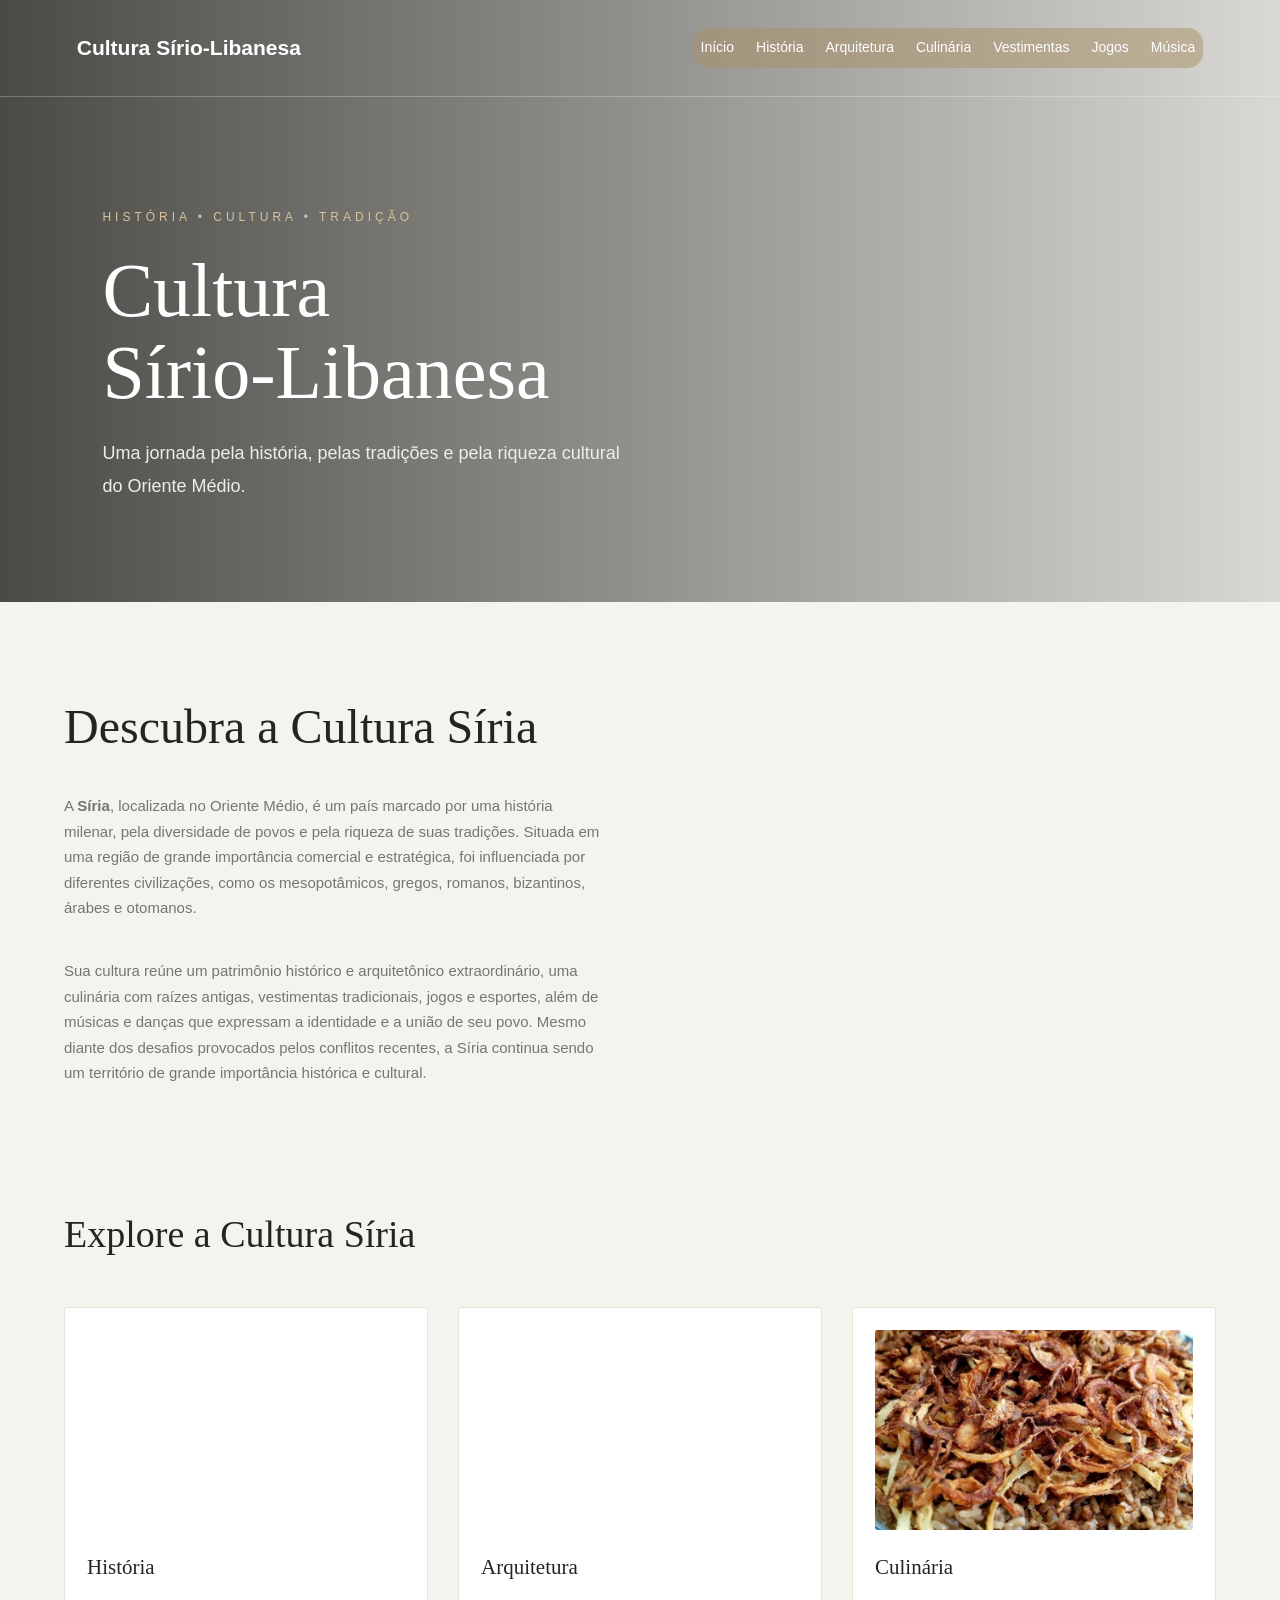
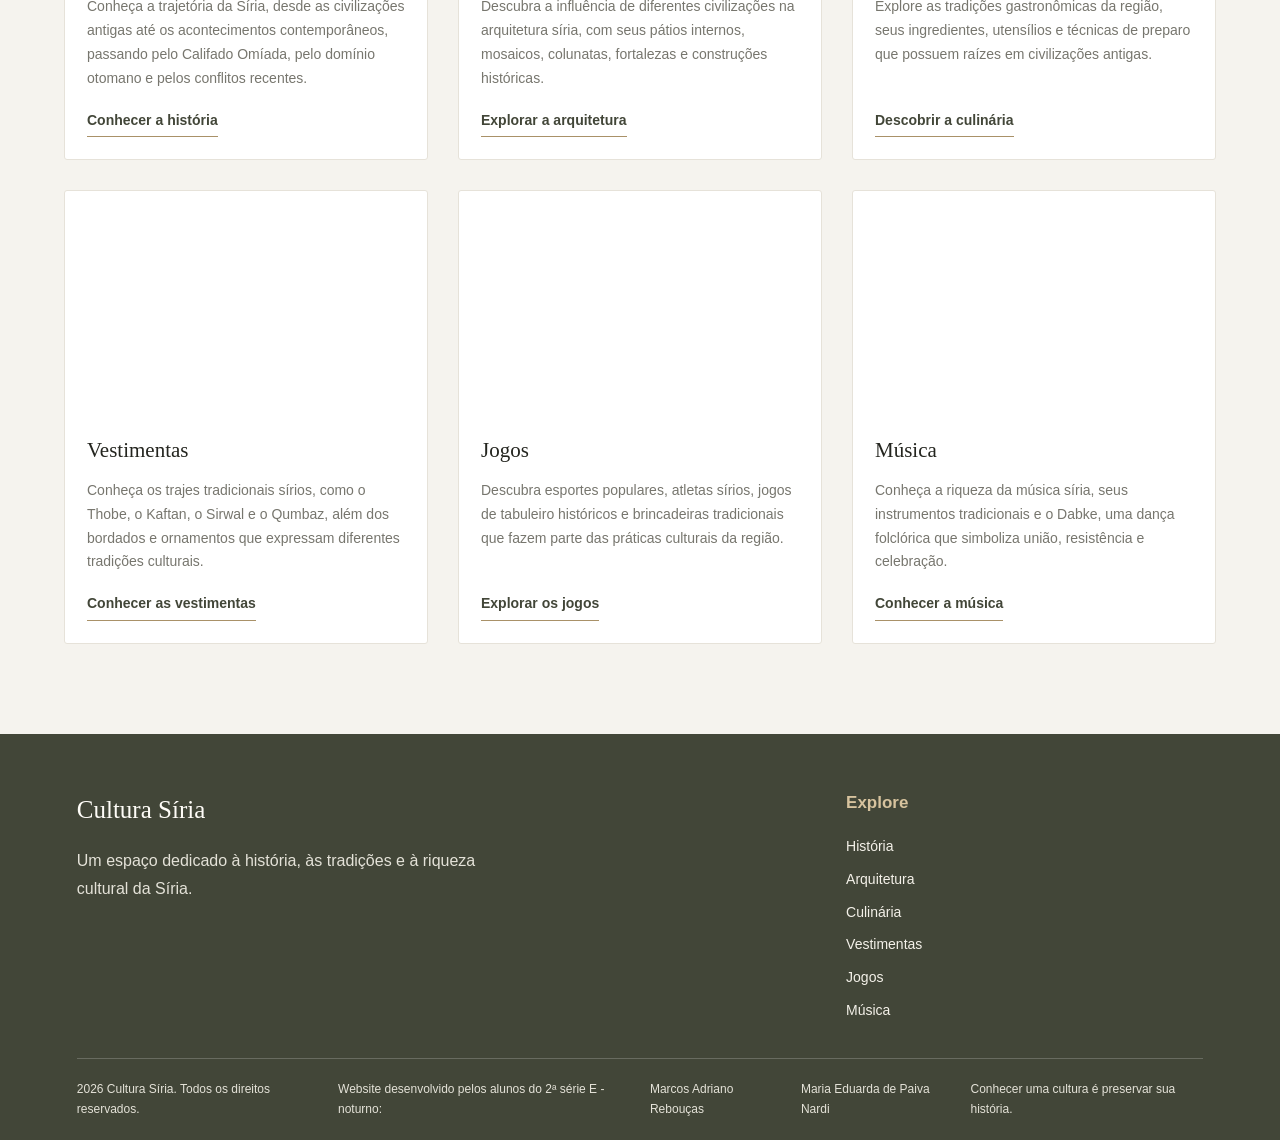
==== commit 146e8625: "Fix script source filename in index.html" ====
--- a/index.html
+++ b/index.html
@@ -158,6 +158,6 @@
     </div>
 </footer>
 <button id="voltarTopo" onclick="voltarAoTopo()">↑</button>
-<script src="volartopo.js"></script>
+<script src="voltartopo.js"></script>
 </body>
 </html>
--- a/style.css
+++ b/style.css
@@ -765,3 +765,33 @@
 .local img:hover {
     transform: scale(1.05);
 }
+
+#voltarTopo {
+    position: fixed;
+    bottom: 20px;
+    right: 20px;
+
+    width: 45px;
+    height: 45px;
+
+    background-color: var(--oliva);
+    color: var(--papel);
+
+    border: 1px solid var(--dourado);
+    border-radius: 50%;
+
+    font-size: 24px;
+    cursor: pointer;
+
+    z-index: 9999;
+    display: none;
+
+    transition: background-color 0.3s ease,
+                transform 0.3s ease;
+}
+
+#voltarTopo:hover {
+    background-color: var(--dourado);
+    color: var(--carvao);
+    transform: translateY(-5px);
+}
